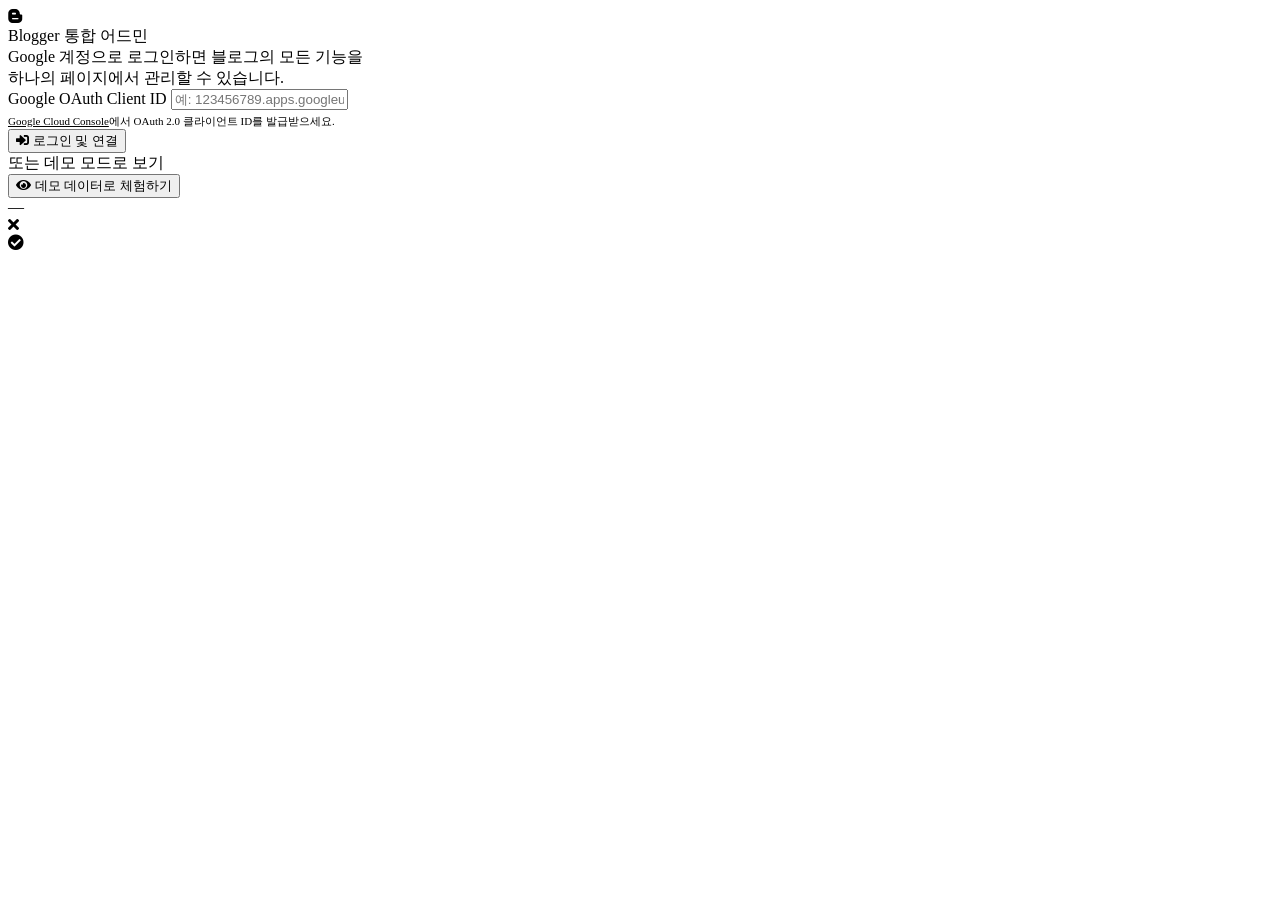
==== index.html @ cf53af8a "Update and rename blogger-advanced-admin.html to index.html" ====
<!DOCTYPE html>
<html lang="ko">
<head>
<meta charset="UTF-8">
<meta name="viewport" content="width=device-width, initial-scale=1.0">
<title>Blogger 통합 어드민 - Advanced</title>
<link href="https://fonts.googleapis.com/css2?family=Fira+Sans:ital,wght@0,300;0,400;0,500;0,600;0,700;1,400&display=swap" rel="stylesheet">
<link href="https://cdnjs.cloudflare.com/ajax/libs/font-awesome/5.8.2/css/all.min.css" rel="stylesheet">
<link rel="stylesheet" href="style.css">
<script src="https://apis.google.com/js/api.js"></script>
<script src="https://accounts.google.com/gsi/client" async defer></script>
</head>
<body>

<!-- ==================== SETUP SCREEN ==================== -->
<div id="setup-screen">
  <div class="setup-card">
    <div class="setup-logo"><i class="fab fa-blogger-b"></i></div>
    <div class="setup-title">Blogger 통합 어드민</div>
    <div class="setup-desc">
      Google 계정으로 로그인하면 블로그의 모든 기능을<br>
      하나의 페이지에서 관리할 수 있습니다.
    </div>

    <div class="setup-input-wrap">
      <div class="form-group">
        <label class="form-label">Google OAuth Client ID</label>
        <input class="form-input" id="client-id-input"
               placeholder="예: 123456789.apps.googleusercontent.com"
               value="">
        <small style="font-size:11px; color: var(--text); margin-top:4px; display:block;">
          <a href="https://console.cloud.google.com/apis/credentials"
             target="_blank" style="color: var(--accent);">Google Cloud Console</a>에서
          OAuth 2.0 클라이언트 ID를 발급받으세요.
        </small>
      </div>
    </div>

    <button class="btn btn-primary btn-block btn-lg" onclick="startGoogleLogin()">
      <i class="fas fa-sign-in-alt"></i> 로그인 및 연결
    </button>

    <div class="setup-divider"><span>또는 데모 모드로 보기</span></div>
    <button class="btn btn-ghost btn-block" onclick="loadDemoMode()">
      <i class="fas fa-eye"></i> 데모 데이터로 체험하기
    </button>
  </div>
</div>

<!-- ==================== MAIN APP ==================== -->
<div id="app-shell" style="display:none; width:100%;">

<!-- SIDEBAR -->
<aside class="sidebar">
  <div class="sidebar-logo">
    <div class="logo-icon"><i class="fab fa-blogger-b"></i></div>
    <div>
      <div class="logo-text">Blogger Admin+</div>
      <div class="logo-sub">AI & 보호 통합 대시보드</div>
    </div>
  </div>

  <div class="sidebar-blog" onclick="showBlogPicker()">
    <div class="blog-selector-label">현재 블로그</div>
    <div class="blog-name-display">
      <span id="sb-blog-name">블로그 선택...</span>
      <i class="fas fa-chevron-down"></i>
    </div>
  </div>

  <div class="nav-section-label">메인</div>
  <div class="nav-item active" onclick="nav('dashboard',this)">
    <i class="fas fa-th-large"></i> 대시보드
  </div>
  <div class="nav-item" onclick="nav('posts',this)">
    <i class="fas fa-file-alt"></i> 게시물
    <span class="nav-badge" id="nav-posts-count">0</span>
  </div>
  <div class="nav-item" onclick="nav('editor',this)">
    <i class="fas fa-pen"></i> 새 글 쓰기
  </div>
  <div class="nav-item" onclick="nav('comments',this)">
    <i class="fas fa-comment"></i> 댓글
    <span class="nav-badge blue" id="nav-comments-count">0</span>
  </div>

  <div class="nav-section-label">AI 도구</div>
  <div class="nav-item" onclick="nav('ai-content',this)">
    <i class="fas fa-robot"></i> AI 콘텐츠 생성
    <span class="nav-badge green">NEW</span>
  </div>
  <div class="nav-item" onclick="nav('ai-schema',this)">
    <i class="fas fa-code"></i> 스키마 생성
  </div>
  <div class="nav-item" onclick="nav('ai-thumbnail',this)">
    <i class="fas fa-image"></i> 썸네일 생성
  </div>

  <div class="nav-section-label">보호 &amp; 보안</div>
  <div class="nav-item" onclick="nav('ad-protection',this)">
    <i class="fas fa-shield-alt"></i> 광고 보호
  </div>
  <div class="nav-item" onclick="nav('ip-blocking',this)">
    <i class="fas fa-ban"></i> IP 차단 관리
  </div>

  <div class="nav-section-label">설정</div>
  <div class="nav-item" onclick="nav('settings',this)">
    <i class="fas fa-cog"></i> 설정
  </div>

  <div class="sidebar-footer">
    <div class="user-row">
      <div class="user-avatar" id="sb-user-avatar">?</div>
      <div class="user-info">
        <div class="user-name" id="sb-user-name">사용자</div>
        <div class="user-email" id="sb-user-email">-</div>
      </div>
      <i class="fas fa-sign-out-alt logout-btn" onclick="doLogout()" title="로그아웃"></i>
    </div>
  </div>
</aside>

<!-- MAIN -->
<div class="main">
  <div class="topbar">
    <div class="topbar-title" id="page-title">대시보드</div>
    <div class="topbar-actions">
      <button class="btn btn-ghost btn-sm" onclick="refreshCurrent()">
        <i class="fas fa-sync-alt"></i> 새로고침
      </button>
      <button class="btn btn-primary btn-sm" onclick="nav('editor',null)">
        <i class="fas fa-plus"></i> 새 글 쓰기
      </button>
      <a id="view-blog-btn" href="#" target="_blank" class="btn btn-ghost btn-sm">
        <i class="fas fa-external-link-alt"></i> 블로그 보기
      </a>
    </div>
  </div>

  <div class="content">

    <!-- ======== DASHBOARD ======== -->
    <div class="panel active" id="panel-dashboard">
      <div class="stat-grid">
        <div class="stat-card s1">
          <div class="stat-icon"><i class="fas fa-eye"></i></div>
          <div class="stat-value" id="ds-views">—</div>
          <div class="stat-label">총 조회수</div>
        </div>
        <div class="stat-card s2">
          <div class="stat-icon"><i class="fas fa-file-alt"></i></div>
          <div class="stat-value" id="ds-posts">—</div>
          <div class="stat-label">발행된 게시물</div>
        </div>
        <div class="stat-card s3">
          <div class="stat-icon"><i class="fas fa-comment"></i></div>
          <div class="stat-value" id="ds-comments">—</div>
          <div class="stat-label">총 댓글 수</div>
        </div>
        <div class="stat-card s4">
          <div class="stat-icon"><i class="fas fa-shield-alt"></i></div>
          <div class="stat-value" id="ds-blocked">—</div>
          <div class="stat-label">차단된 IP</div>
        </div>
      </div>

      <div style="display:grid; grid-template-columns: 1.6fr 1fr; gap: 16px; margin-bottom: 16px;">
        <div class="card">
          <div class="card-header">
            <div class="card-title">
              <i class="fas fa-file-alt" style="color:var(--main); margin-right:6px;"></i>
              최근 게시물
            </div>
          </div>
          <div id="dash-recent-posts">
            <div class="loading-wrap">
              <i class="fas fa-circle-notch"></i>
              <p>불러오는 중...</p>
            </div>
          </div>
        </div>

        <div style="display:flex; flex-direction:column; gap:14px;">
          <div class="card">
            <div class="card-header">
              <div class="card-title">
                <i class="fas fa-bolt" style="color:var(--main); margin-right:6px;"></i>
                빠른 작업
              </div>
            </div>
            <div class="card-body" style="display:flex; flex-direction:column; gap:7px;">
              <button class="btn btn-primary btn-block" onclick="nav('editor',null)">
                <i class="fas fa-pen"></i> 새 글 쓰기
              </button>
              <button class="btn btn-outline btn-block" onclick="nav('ai-content',null)">
                <i class="fas fa-robot"></i> AI 콘텐츠 생성
              </button>
              <button class="btn btn-ghost btn-block" onclick="nav('ad-protection',null)">
                <i class="fas fa-shield-alt"></i> 광고 보호 설정
              </button>
            </div>
          </div>
        </div>
      </div>
    </div>

    <!-- ======== POSTS ======== -->
    <div class="panel" id="panel-posts">
      <div class="toolbar">
        <div class="search-wrap">
          <i class="fas fa-search"></i>
          <input class="search-input" placeholder="게시물 검색...">
        </div>
        <button class="btn btn-primary btn-sm" onclick="nav('editor',null)">
          <i class="fas fa-plus"></i> 새 글
        </button>
      </div>
      <div class="table-wrap">
        <table>
          <thead>
            <tr>
              <th>제목</th>
              <th>상태</th>
              <th>게시일</th>
              <th>관리</th>
            </tr>
          </thead>
          <tbody id="posts-table-body">
            <tr>
              <td colspan="4">
                <div class="loading-wrap">
                  <i class="fas fa-circle-notch"></i>
                  <p>게시물 불러오는 중...</p>
                </div>
              </td>
            </tr>
          </tbody>
        </table>
      </div>
    </div>

    <!-- ======== EDITOR ======== -->
    <div class="panel" id="panel-editor">
      <div class="card">
        <div class="card-header">
          <div class="card-title">
            <i class="fas fa-pen" style="color:var(--main); margin-right:6px;"></i>
            게시물 작성
          </div>
          <div style="display:flex; gap:8px;">
            <button class="btn btn-ghost btn-sm" onclick="savePost(false)">
              <i class="fas fa-save"></i> 임시저장
            </button>
            <button class="btn btn-primary btn-sm" onclick="savePost(true)">
              <i class="fas fa-paper-plane"></i> 발행
            </button>
          </div>
        </div>
        <div class="card-body">
          <div class="form-group">
            <input class="form-input" id="editor-title"
                   placeholder="제목을 입력하세요..."
                   style="font-size:18px; font-weight:600; padding:14px;">
          </div>
          <div class="form-group">
            <textarea class="form-textarea" id="editor-content"
                      placeholder="내용을 작성하세요..."
                      style="min-height:400px;"></textarea>
          </div>
        </div>
      </div>
    </div>

    <!-- ======== COMMENTS ======== -->
    <div class="panel" id="panel-comments">
      <div class="card">
        <div class="card-header">
          <div class="card-title">
            <i class="fas fa-comment" style="color:var(--main); margin-right:6px;"></i>
            댓글 관리
          </div>
        </div>
        <div id="comments-list">
          <div class="loading-wrap">
            <i class="fas fa-circle-notch"></i>
            <p>댓글 불러오는 중...</p>
          </div>
        </div>
      </div>
    </div>

    <!-- ======== AI CONTENT ======== -->
    <div class="panel" id="panel-ai-content">
      <div class="ai-section">
        <div class="ai-section-title">
          <i class="fas fa-robot"></i>
          AI 콘텐츠 생성기
        </div>
        <div class="ai-section-desc">
          주제만 입력하면 SEO 최적화된 블로그 포스트를 자동으로 생성합니다.
        </div>
        <div class="ai-input-group">
          <input class="ai-input" id="ai-topic"
                 placeholder="예: 서울 가볼만한 카페 10곳">
          <select class="form-select" id="ai-type"
                  style="flex:0 0 180px; background:rgba(255,255,255,0.2); color:white; border-color:rgba(255,255,255,0.3);">
            <option value="blog">블로그 포스트</option>
            <option value="review">리뷰</option>
            <option value="howto">튜토리얼</option>
            <option value="list">리스트형</option>
          </select>
          <button class="btn btn-accent" onclick="generateAIContent()"
                  style="flex:0 0 120px; background:white; color:#667eea;">
            <i class="fas fa-magic"></i> 생성하기
          </button>
        </div>

        <div class="ai-result" id="ai-content-result">
          <div class="ai-result-header">
            <div class="ai-result-title">생성된 콘텐츠</div>
            <button class="btn btn-sm btn-primary" onclick="useAIContent()">
              <i class="fas fa-plus"></i> 에디터에 추가
            </button>
          </div>
          <div class="ai-result-content" id="ai-content-text"></div>
        </div>
      </div>
    </div>

    <!-- ======== AI SCHEMA ======== -->
    <div class="panel" id="panel-ai-schema">
      <div class="card">
        <div class="card-header">
          <div class="card-title">
            <i class="fas fa-code" style="color:var(--main); margin-right:6px;"></i>
            스키마 마크업 생성기
          </div>
        </div>
        <div class="card-body">
          <div class="form-group">
            <label class="form-label">스키마 유형</label>
            <select class="form-select" id="schema-type">
              <option value="article">Article (블로그 글)</option>
              <option value="product">Product (상품)</option>
              <option value="review">Review (리뷰)</option>
              <option value="recipe">Recipe (레시피)</option>
              <option value="faq">FAQ</option>
            </select>
          </div>
          <div class="form-group">
            <label class="form-label">제목</label>
            <input class="form-input" id="schema-title" placeholder="콘텐츠 제목">
          </div>
          <div class="form-group">
            <label class="form-label">설명</label>
            <textarea class="form-textarea" id="schema-description"
                      placeholder="콘텐츠 설명"></textarea>
          </div>
          <button class="btn btn-primary" onclick="generateSchema()">
            <i class="fas fa-code"></i> 스키마 생성
          </button>

          <div style="margin-top:20px; display:none;" id="schema-result">
            <div class="form-group">
              <label class="form-label">생성된 스키마 코드</label>
              <textarea class="form-textarea" id="schema-code"
                        readonly style="min-height:200px; font-family:monospace; font-size:11px;"></textarea>
            </div>
            <button class="btn btn-ghost" onclick="copySchema()">
              <i class="fas fa-copy"></i> 복사
            </button>
          </div>
        </div>
      </div>
    </div>

    <!-- ======== AI THUMBNAIL ======== -->
    <div class="panel" id="panel-ai-thumbnail">
      <div class="card">
        <div class="card-header">
          <div class="card-title">
            <i class="fas fa-image" style="color:var(--main); margin-right:6px;"></i>
            AI 썸네일 생성기
          </div>
        </div>
        <div class="card-body">
          <div class="form-group">
            <label class="form-label">썸네일 주제</label>
            <input class="form-input" id="thumb-topic"
                   placeholder="예: 봄맞이 인테리어 팁">
          </div>
          <div class="form-group">
            <label class="form-label">스타일</label>
            <select class="form-select" id="thumb-style">
              <option value="modern">모던 &amp; 심플</option>
              <option value="colorful">컬러풀 &amp; 생동감</option>
              <option value="minimal">미니멀</option>
              <option value="professional">전문적</option>
            </select>
          </div>
          <button class="btn btn-primary" onclick="generateThumbnail()">
            <i class="fas fa-magic"></i> 썸네일 생성
          </button>

          <div style="margin-top:20px; display:none;" id="thumb-result">
            <div style="text-align:center; padding:20px; background:var(--bg); border-radius:8px;">
              <div id="thumb-preview" style="max-width:100%; margin:0 auto;"></div>
              <button class="btn btn-ghost btn-sm" style="margin-top:10px;" onclick="downloadThumbnail()">
                <i class="fas fa-download"></i> 다운로드
              </button>
            </div>
          </div>
        </div>
      </div>
    </div>

    <!-- ======== AD PROTECTION ======== -->
    <div class="panel" id="panel-ad-protection">
      <div class="protection-section">
        <div class="protection-card">
          <div class="protection-header">
            <div class="protection-title">
              <i class="fas fa-shield-alt" style="color:var(--main);"></i>
              광고 클릭 보호
            </div>
            <div class="protection-badge inactive" id="protection-status">
              <i class="fas fa-circle"></i>
              <span>비활성화</span>
            </div>
          </div>

          <div class="toggle-row">
            <div>
              <label>광고 보호 활성화</label>
              <div style="font-size:11px; color:var(--text); margin-top:2px;">
                의심스러운 클릭을 감지하고 차단합니다
              </div>
            </div>
            <div class="toggle" id="protection-toggle" onclick="toggleProtection(this)"></div>
          </div>

          <div class="toggle-row">
            <div>
              <label>반복 클릭 차단</label>
              <div style="font-size:11px; color:var(--text); margin-top:2px;">
                같은 사용자의 반복 클릭 방지
              </div>
            </div>
            <div class="toggle on" onclick="this.classList.toggle('on')"></div>
          </div>

          <div class="toggle-row">
            <div>
              <label>차단 모달 표시</label>
              <div style="font-size:11px; color:var(--text); margin-top:2px;">
                차단된 사용자에게 안내 메시지 표시
              </div>
            </div>
            <div class="toggle on" onclick="this.classList.toggle('on')"></div>
          </div>
        </div>

        <div class="protection-card">
          <div class="protection-title" style="margin-bottom:15px;">
            <i class="fas fa-clock" style="color:var(--accent);"></i>
            클릭 제한 설정
          </div>

          <div class="form-group">
            <label class="form-label">시간당 최대 클릭 횟수</label>
            <input class="form-input" type="number" id="max-clicks"
                   value="3" min="1" max="10">
          </div>

          <div class="form-group">
            <label class="form-label">차단 기간 (시간)</label>
            <input class="form-input" type="number" id="block-duration"
                   value="24" min="1" max="168">
          </div>

          <button class="btn btn-primary" onclick="saveProtectionSettings()">
            <i class="fas fa-save"></i> 설정 저장
          </button>
        </div>
      </div>
    </div>

    <!-- ======== IP BLOCKING ======== -->
    <div class="panel" id="panel-ip-blocking">
      <div class="protection-section">
        <div class="protection-card">
          <div class="protection-title" style="margin-bottom:15px;">
            <i class="fas fa-ban" style="color:var(--danger);"></i>
            차단된 IP 목록
          </div>

          <div class="form-group">
            <div style="display:flex; gap:8px;">
              <input class="form-input" id="ip-input"
                     placeholder="차단할 IP 주소 입력 (예: 192.168.1.1)">
              <button class="btn btn-danger" onclick="addBlockedIP()">
                <i class="fas fa-ban"></i> 차단
              </button>
            </div>
          </div>

          <div class="ip-list" id="blocked-ip-list"></div>

          <button class="btn btn-ghost btn-sm" style="margin-top:15px;" onclick="viewBlockLog()">
            <i class="fas fa-list"></i> 차단 로그 보기
          </button>
        </div>

        <div class="protection-card">
          <div class="protection-title" style="margin-bottom:15px;">
            <i class="fas fa-globe" style="color:var(--accent);"></i>
            국가별 차단
          </div>

          <div class="form-group">
            <div style="display:flex; gap:8px;">
              <input class="form-input" id="country-input"
                     placeholder="차단할 국가 코드 (예: CN, RU)">
              <button class="btn btn-danger" onclick="addBlockedCountry()">
                <i class="fas fa-ban"></i> 차단
              </button>
            </div>
          </div>

          <div class="ip-list" id="blocked-country-list"></div>
        </div>
      </div>
    </div>

    <!-- ======== SETTINGS ======== -->
    <div class="panel" id="panel-settings">
      <div class="card">
        <div class="card-header">
          <div class="card-title">
            <i class="fas fa-cog" style="color:var(--main); margin-right:6px;"></i>
            설정
          </div>
        </div>
        <div class="card-body">
          <div class="form-group">
            <label class="form-label">블로그 이름</label>
            <input class="form-input" id="set-blog-name" placeholder="블로그 이름">
          </div>
          <div class="form-group">
            <label class="form-label">블로그 설명</label>
            <textarea class="form-textarea" id="set-blog-desc"
                      placeholder="블로그 설명"></textarea>
          </div>
          <button class="btn btn-primary" onclick="saveSettings()">
            <i class="fas fa-save"></i> 설정 저장
          </button>
        </div>
      </div>
    </div>

  </div><!-- /content -->
</div><!-- /main -->
</div><!-- /app-shell -->

<!-- MODAL -->
<div class="modal-overlay" id="modal">
  <div class="modal">
    <div class="modal-header">
      <div class="modal-title" id="modal-title">—</div>
      <i class="fas fa-times modal-close" onclick="closeModal()"></i>
    </div>
    <div class="modal-body" id="modal-body"></div>
    <div class="modal-footer" id="modal-footer"></div>
  </div>
</div>

<!-- TOAST -->
<div id="toast">
  <i class="fas fa-check-circle"></i>
  <span id="toast-msg"></span>
</div>

<script src="script.js"></script>
</body>
</html>
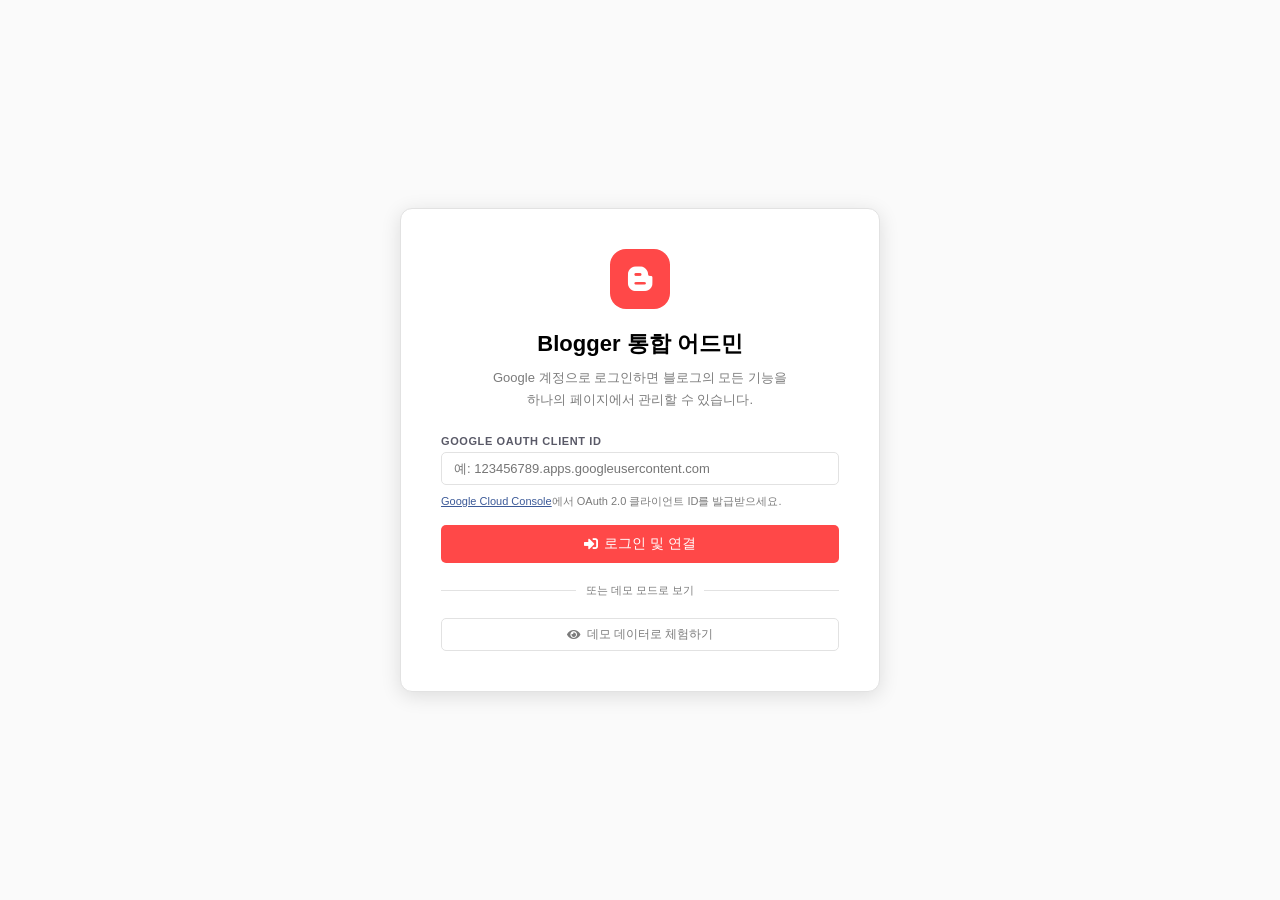
==== commit 9a6ac3eb: "Add files via upload" ====
--- a/index.html
+++ b/index.html
@@ -21,25 +21,20 @@
       Google 계정으로 로그인하면 블로그의 모든 기능을<br>
       하나의 페이지에서 관리할 수 있습니다.
     </div>
-
     <div class="setup-input-wrap">
       <div class="form-group">
         <label class="form-label">Google OAuth Client ID</label>
         <input class="form-input" id="client-id-input"
-               placeholder="예: 123456789.apps.googleusercontent.com"
-               value="">
-        <small style="font-size:11px; color: var(--text); margin-top:4px; display:block;">
-          <a href="https://console.cloud.google.com/apis/credentials"
-             target="_blank" style="color: var(--accent);">Google Cloud Console</a>에서
+               placeholder="예: 123456789.apps.googleusercontent.com" value="">
+        <small style="font-size:11px;color:var(--text);margin-top:4px;display:block;">
+          <a href="https://console.cloud.google.com/apis/credentials" target="_blank" style="color:var(--accent);">Google Cloud Console</a>에서
           OAuth 2.0 클라이언트 ID를 발급받으세요.
         </small>
       </div>
     </div>
-
     <button class="btn btn-primary btn-block btn-lg" onclick="startGoogleLogin()">
       <i class="fas fa-sign-in-alt"></i> 로그인 및 연결
     </button>
-
     <div class="setup-divider"><span>또는 데모 모드로 보기</span></div>
     <button class="btn btn-ghost btn-block" onclick="loadDemoMode()">
       <i class="fas fa-eye"></i> 데모 데이터로 체험하기
@@ -48,7 +43,7 @@
 </div>
 
 <!-- ==================== MAIN APP ==================== -->
-<div id="app-shell" style="display:none; width:100%;">
+<div id="app-shell" style="display:none;width:100%;">
 
 <!-- SIDEBAR -->
 <aside class="sidebar">
@@ -56,11 +51,11 @@
     <div class="logo-icon"><i class="fab fa-blogger-b"></i></div>
     <div>
       <div class="logo-text">Blogger Admin+</div>
-      <div class="logo-sub">AI & 보호 통합 대시보드</div>
-    </div>
-  </div>
-
-  <div class="sidebar-blog" onclick="showBlogPicker()">
+      <div class="logo-sub">AI &amp; 보호 통합 대시보드</div>
+    </div>
+  </div>
+
+  <div class="sidebar-blog" onclick="openBlogPicker()">
     <div class="blog-selector-label">현재 블로그</div>
     <div class="blog-name-display">
       <span id="sb-blog-name">블로그 선택...</span>
@@ -69,45 +64,22 @@
   </div>
 
   <div class="nav-section-label">메인</div>
-  <div class="nav-item active" onclick="nav('dashboard',this)">
-    <i class="fas fa-th-large"></i> 대시보드
-  </div>
-  <div class="nav-item" onclick="nav('posts',this)">
-    <i class="fas fa-file-alt"></i> 게시물
-    <span class="nav-badge" id="nav-posts-count">0</span>
-  </div>
-  <div class="nav-item" onclick="nav('editor',this)">
-    <i class="fas fa-pen"></i> 새 글 쓰기
-  </div>
-  <div class="nav-item" onclick="nav('comments',this)">
-    <i class="fas fa-comment"></i> 댓글
-    <span class="nav-badge blue" id="nav-comments-count">0</span>
-  </div>
+  <div class="nav-item active" onclick="nav('dashboard',this)"><i class="fas fa-th-large"></i> 대시보드</div>
+  <div class="nav-item" onclick="nav('posts',this)"><i class="fas fa-file-alt"></i> 게시물 <span class="nav-badge" id="nav-posts-count">0</span></div>
+  <div class="nav-item" onclick="nav('editor',this)"><i class="fas fa-pen"></i> 새 글 쓰기</div>
+  <div class="nav-item" onclick="nav('comments',this)"><i class="fas fa-comment"></i> 댓글 <span class="nav-badge blue" id="nav-comments-count">0</span></div>
 
   <div class="nav-section-label">AI 도구</div>
-  <div class="nav-item" onclick="nav('ai-content',this)">
-    <i class="fas fa-robot"></i> AI 콘텐츠 생성
-    <span class="nav-badge green">NEW</span>
-  </div>
-  <div class="nav-item" onclick="nav('ai-schema',this)">
-    <i class="fas fa-code"></i> 스키마 생성
-  </div>
-  <div class="nav-item" onclick="nav('ai-thumbnail',this)">
-    <i class="fas fa-image"></i> 썸네일 생성
-  </div>
+  <div class="nav-item" onclick="nav('ai-content',this)"><i class="fas fa-robot"></i> AI 콘텐츠 생성 <span class="nav-badge green">NEW</span></div>
+  <div class="nav-item" onclick="nav('ai-schema',this)"><i class="fas fa-code"></i> 스키마 생성</div>
+  <div class="nav-item" onclick="nav('ai-thumbnail',this)"><i class="fas fa-image"></i> 썸네일 생성</div>
 
   <div class="nav-section-label">보호 &amp; 보안</div>
-  <div class="nav-item" onclick="nav('ad-protection',this)">
-    <i class="fas fa-shield-alt"></i> 광고 보호
-  </div>
-  <div class="nav-item" onclick="nav('ip-blocking',this)">
-    <i class="fas fa-ban"></i> IP 차단 관리
-  </div>
+  <div class="nav-item" onclick="nav('ad-protection',this)"><i class="fas fa-shield-alt"></i> 광고 보호</div>
+  <div class="nav-item" onclick="nav('ip-blocking',this)"><i class="fas fa-ban"></i> IP 차단 관리</div>
 
   <div class="nav-section-label">설정</div>
-  <div class="nav-item" onclick="nav('settings',this)">
-    <i class="fas fa-cog"></i> 설정
-  </div>
+  <div class="nav-item" onclick="nav('settings',this)"><i class="fas fa-cog"></i> 설정</div>
 
   <div class="sidebar-footer">
     <div class="user-row">
@@ -126,436 +98,361 @@
   <div class="topbar">
     <div class="topbar-title" id="page-title">대시보드</div>
     <div class="topbar-actions">
-      <button class="btn btn-ghost btn-sm" onclick="refreshCurrent()">
-        <i class="fas fa-sync-alt"></i> 새로고침
-      </button>
-      <button class="btn btn-primary btn-sm" onclick="nav('editor',null)">
-        <i class="fas fa-plus"></i> 새 글 쓰기
-      </button>
-      <a id="view-blog-btn" href="#" target="_blank" class="btn btn-ghost btn-sm">
-        <i class="fas fa-external-link-alt"></i> 블로그 보기
-      </a>
+      <button class="btn btn-ghost btn-sm" onclick="refreshCurrent()"><i class="fas fa-sync-alt"></i> 새로고침</button>
+      <button class="btn btn-primary btn-sm" onclick="nav('editor',null)"><i class="fas fa-plus"></i> 새 글 쓰기</button>
+      <a id="view-blog-btn" href="#" target="_blank" class="btn btn-ghost btn-sm"><i class="fas fa-external-link-alt"></i> 블로그 보기</a>
     </div>
   </div>
 
   <div class="content">
 
-    <!-- ======== DASHBOARD ======== -->
+    <!-- DASHBOARD -->
     <div class="panel active" id="panel-dashboard">
       <div class="stat-grid">
-        <div class="stat-card s1">
-          <div class="stat-icon"><i class="fas fa-eye"></i></div>
-          <div class="stat-value" id="ds-views">—</div>
-          <div class="stat-label">총 조회수</div>
-        </div>
-        <div class="stat-card s2">
-          <div class="stat-icon"><i class="fas fa-file-alt"></i></div>
-          <div class="stat-value" id="ds-posts">—</div>
-          <div class="stat-label">발행된 게시물</div>
-        </div>
-        <div class="stat-card s3">
-          <div class="stat-icon"><i class="fas fa-comment"></i></div>
-          <div class="stat-value" id="ds-comments">—</div>
-          <div class="stat-label">총 댓글 수</div>
-        </div>
-        <div class="stat-card s4">
-          <div class="stat-icon"><i class="fas fa-shield-alt"></i></div>
-          <div class="stat-value" id="ds-blocked">—</div>
-          <div class="stat-label">차단된 IP</div>
-        </div>
-      </div>
-
-      <div style="display:grid; grid-template-columns: 1.6fr 1fr; gap: 16px; margin-bottom: 16px;">
+        <div class="stat-card s1"><div class="stat-icon"><i class="fas fa-eye"></i></div><div class="stat-value" id="ds-views">—</div><div class="stat-label">총 조회수</div></div>
+        <div class="stat-card s2"><div class="stat-icon"><i class="fas fa-file-alt"></i></div><div class="stat-value" id="ds-posts">—</div><div class="stat-label">발행된 게시물</div></div>
+        <div class="stat-card s3"><div class="stat-icon"><i class="fas fa-comment"></i></div><div class="stat-value" id="ds-comments">—</div><div class="stat-label">총 댓글 수</div></div>
+        <div class="stat-card s4"><div class="stat-icon"><i class="fas fa-shield-alt"></i></div><div class="stat-value" id="ds-blocked">—</div><div class="stat-label">차단된 IP</div></div>
+      </div>
+      <div style="display:grid;grid-template-columns:1.6fr 1fr;gap:16px;margin-bottom:16px;">
         <div class="card">
-          <div class="card-header">
-            <div class="card-title">
-              <i class="fas fa-file-alt" style="color:var(--main); margin-right:6px;"></i>
-              최근 게시물
-            </div>
-          </div>
-          <div id="dash-recent-posts">
-            <div class="loading-wrap">
-              <i class="fas fa-circle-notch"></i>
-              <p>불러오는 중...</p>
-            </div>
-          </div>
-        </div>
-
-        <div style="display:flex; flex-direction:column; gap:14px;">
+          <div class="card-header"><div class="card-title"><i class="fas fa-file-alt" style="color:var(--main);margin-right:6px;"></i>최근 게시물</div></div>
+          <div id="dash-recent-posts"><div class="loading-wrap"><i class="fas fa-circle-notch"></i><p>불러오는 중...</p></div></div>
+        </div>
+        <div style="display:flex;flex-direction:column;gap:14px;">
+          <div class="card">
+            <div class="card-header"><div class="card-title"><i class="fas fa-bolt" style="color:var(--main);margin-right:6px;"></i>빠른 작업</div></div>
+            <div class="card-body" style="display:flex;flex-direction:column;gap:7px;">
+              <button class="btn btn-primary btn-block" onclick="nav('editor',null)"><i class="fas fa-pen"></i> 새 글 쓰기</button>
+              <button class="btn btn-outline btn-block" onclick="nav('ai-content',null)"><i class="fas fa-robot"></i> AI 콘텐츠 생성</button>
+              <button class="btn btn-ghost btn-block" onclick="nav('ad-protection',null)"><i class="fas fa-shield-alt"></i> 광고 보호 설정</button>
+            </div>
+          </div>
+        </div>
+      </div>
+    </div>
+
+    <!-- POSTS -->
+    <div class="panel" id="panel-posts">
+      <div class="toolbar">
+        <div class="search-wrap"><i class="fas fa-search"></i><input class="search-input" placeholder="게시물 검색..."></div>
+        <button class="btn btn-primary btn-sm" onclick="nav('editor',null)"><i class="fas fa-plus"></i> 새 글</button>
+      </div>
+      <div class="table-wrap">
+        <table>
+          <thead><tr><th>제목</th><th>상태</th><th>게시일</th><th>관리</th></tr></thead>
+          <tbody id="posts-table-body">
+            <tr><td colspan="4"><div class="loading-wrap"><i class="fas fa-circle-notch"></i><p>게시물 불러오는 중...</p></div></td></tr>
+          </tbody>
+        </table>
+      </div>
+    </div>
+
+    <!-- EDITOR + AI PANEL -->
+    <div class="panel" id="panel-editor">
+      <div class="editor-layout" id="editor-layout">
+
+        <!-- 왼쪽: 글쓰기 -->
+        <div class="editor-main">
           <div class="card">
             <div class="card-header">
-              <div class="card-title">
-                <i class="fas fa-bolt" style="color:var(--main); margin-right:6px;"></i>
-                빠른 작업
-              </div>
-            </div>
-            <div class="card-body" style="display:flex; flex-direction:column; gap:7px;">
-              <button class="btn btn-primary btn-block" onclick="nav('editor',null)">
-                <i class="fas fa-pen"></i> 새 글 쓰기
-              </button>
-              <button class="btn btn-outline btn-block" onclick="nav('ai-content',null)">
-                <i class="fas fa-robot"></i> AI 콘텐츠 생성
-              </button>
-              <button class="btn btn-ghost btn-block" onclick="nav('ad-protection',null)">
-                <i class="fas fa-shield-alt"></i> 광고 보호 설정
-              </button>
-            </div>
-          </div>
-        </div>
-      </div>
-    </div>
-
-    <!-- ======== POSTS ======== -->
-    <div class="panel" id="panel-posts">
-      <div class="toolbar">
-        <div class="search-wrap">
-          <i class="fas fa-search"></i>
-          <input class="search-input" placeholder="게시물 검색...">
-        </div>
-        <button class="btn btn-primary btn-sm" onclick="nav('editor',null)">
-          <i class="fas fa-plus"></i> 새 글
-        </button>
-      </div>
-      <div class="table-wrap">
-        <table>
-          <thead>
-            <tr>
-              <th>제목</th>
-              <th>상태</th>
-              <th>게시일</th>
-              <th>관리</th>
-            </tr>
-          </thead>
-          <tbody id="posts-table-body">
-            <tr>
-              <td colspan="4">
-                <div class="loading-wrap">
-                  <i class="fas fa-circle-notch"></i>
-                  <p>게시물 불러오는 중...</p>
-                </div>
-              </td>
-            </tr>
-          </tbody>
-        </table>
-      </div>
-    </div>
-
-    <!-- ======== EDITOR ======== -->
-    <div class="panel" id="panel-editor">
-      <div class="card">
-        <div class="card-header">
-          <div class="card-title">
-            <i class="fas fa-pen" style="color:var(--main); margin-right:6px;"></i>
-            게시물 작성
-          </div>
-          <div style="display:flex; gap:8px;">
-            <button class="btn btn-ghost btn-sm" onclick="savePost(false)">
-              <i class="fas fa-save"></i> 임시저장
-            </button>
-            <button class="btn btn-primary btn-sm" onclick="savePost(true)">
-              <i class="fas fa-paper-plane"></i> 발행
-            </button>
-          </div>
-        </div>
-        <div class="card-body">
-          <div class="form-group">
-            <input class="form-input" id="editor-title"
-                   placeholder="제목을 입력하세요..."
-                   style="font-size:18px; font-weight:600; padding:14px;">
-          </div>
-          <div class="form-group">
-            <textarea class="form-textarea" id="editor-content"
-                      placeholder="내용을 작성하세요..."
-                      style="min-height:400px;"></textarea>
-          </div>
-        </div>
-      </div>
-    </div>
-
-    <!-- ======== COMMENTS ======== -->
+              <div class="card-title"><i class="fas fa-pen" style="color:var(--main);margin-right:6px;"></i>게시물 작성</div>
+              <div style="display:flex;gap:8px;align-items:center;">
+                <button class="btn btn-ghost btn-sm" id="ai-panel-toggle" onclick="toggleAIPanel()"><i class="fas fa-robot"></i> AI 도우미</button>
+                <button class="btn btn-ghost btn-sm" onclick="savePost(false)"><i class="fas fa-save"></i> 임시저장</button>
+                <button class="btn btn-primary btn-sm" onclick="savePost(true)"><i class="fas fa-paper-plane"></i> 발행</button>
+              </div>
+            </div>
+            <div class="card-body">
+              <div class="form-group">
+                <input class="form-input" id="editor-title" placeholder="제목을 입력하세요..." style="font-size:18px;font-weight:600;padding:14px;">
+              </div>
+              <div class="form-group">
+                <textarea class="form-textarea" id="editor-content" placeholder="내용을 작성하세요... (HTML 태그 지원)" style="min-height:460px;font-family:monospace;font-size:13px;line-height:1.6;"></textarea>
+              </div>
+            </div>
+          </div>
+        </div>
+
+        <!-- 오른쪽: AI 도우미 패널 (기본 hidden) -->
+        <div class="editor-ai-panel" id="editor-ai-panel">
+          <div class="ai-panel-inner">
+            <div class="ai-panel-header">
+              <span><i class="fas fa-robot"></i> AI 도우미</span>
+              <i class="fas fa-times" onclick="toggleAIPanel()" style="cursor:pointer;opacity:.6;"></i>
+            </div>
+
+            <!-- 탭 -->
+            <div class="ai-panel-tabs">
+              <button class="ai-tab active" onclick="switchAITab('content',this)"><i class="fas fa-pen-nib"></i> 글생성</button>
+              <button class="ai-tab" onclick="switchAITab('schema',this)"><i class="fas fa-code"></i> 스키마</button>
+              <button class="ai-tab" onclick="switchAITab('thumbnail',this)"><i class="fas fa-image"></i> 썸네일</button>
+            </div>
+
+            <!-- 탭: 글 생성 -->
+            <div class="ai-tab-content active" id="aitab-content">
+              <div class="form-group"><label class="form-label">주제 키워드</label><input class="form-input" id="ep-topic" placeholder="예: 민생회복지원금"></div>
+              <div class="form-group">
+                <label class="form-label">글 유형</label>
+                <select class="form-select" id="ep-post-type">
+                  <option value="informational">정보성</option>
+                  <option value="utility">유틸리티</option>
+                  <option value="policy_guide">정책·공공</option>
+                  <option value="review_comparison">리뷰·비교 (쿠팡파트너스)</option>
+                </select>
+              </div>
+              <button class="btn btn-primary btn-block" onclick="editorGenerateContent()" id="ep-gen-btn"><i class="fas fa-magic"></i> AI 글 생성</button>
+              <div id="ep-progress" style="display:none;margin-top:10px;" class="ai-progress-wrap">
+                <div class="ai-progress-bar"><div class="ai-progress-fill" id="ep-fill"></div></div>
+                <div class="ai-progress-text"><span id="ep-label">생성 중...</span><span id="ep-pct">0%</span></div>
+              </div>
+              <div id="ep-result" style="display:none;margin-top:12px;">
+                <button class="btn btn-primary btn-sm btn-block" onclick="applyAIToEditor()"><i class="fas fa-file-import"></i> 에디터에 적용</button>
+                <button class="btn btn-ghost btn-sm btn-block" style="margin-top:4px;" onclick="copyAIContent()"><i class="fas fa-copy"></i> 복사</button>
+                <div class="ai-panel-preview" id="ep-preview"></div>
+              </div>
+            </div>
+
+            <!-- 탭: 스키마 -->
+            <div class="ai-tab-content" id="aitab-schema">
+              <div class="form-group">
+                <label class="form-label">스키마 유형</label>
+                <select class="form-select" id="ep-schema-type">
+                  <option value="">스키마 유형 선택</option>
+                  <option value="article">기사 (Article)</option>
+                  <option value="faq">FAQ</option>
+                  <option value="product_review">상품리뷰 (Product Review)</option>
+                </select>
+              </div>
+              <button class="btn btn-primary btn-block" onclick="editorGenerateSchema()" id="ep-schema-btn"><i class="fas fa-code"></i> 스키마 생성</button>
+              <div id="ep-schema-progress" style="display:none;margin-top:10px;" class="ai-progress-wrap">
+                <div class="ai-progress-bar"><div class="ai-progress-fill ai-progress-indeterminate"></div></div>
+                <div class="ai-progress-text"><span>스키마 생성 중...</span></div>
+              </div>
+              <div id="ep-schema-result" style="display:none;margin-top:12px;">
+                <button class="btn btn-ghost btn-sm btn-block" onclick="copyEditorSchema()"><i class="fas fa-copy"></i> 스키마 복사</button>
+                <textarea class="form-textarea" id="ep-schema-code" readonly style="min-height:180px;font-family:monospace;font-size:11px;margin-top:8px;"></textarea>
+              </div>
+            </div>
+
+            <!-- 탭: 썸네일 -->
+            <div class="ai-tab-content" id="aitab-thumbnail">
+              <div class="form-group"><label class="form-label">썸네일 주제</label><input class="form-input" id="ep-thumb-topic" placeholder="예: 다이어트 방법, 재테크"></div>
+              <div class="form-group">
+                <label class="form-label">이미지 스타일</label>
+                <select class="form-select" id="ep-thumb-style">
+                  <option value="poster">포스터</option>
+                  <option value="minimal">미니멀</option>
+                  <option value="photo_realistic">사실적 사진</option>
+                  <option value="typography">타이포그래피</option>
+                  <option value="branding">브랜딩</option>
+                </select>
+              </div>
+              <button class="btn btn-primary btn-block" onclick="editorGenerateThumbnail()" id="ep-thumb-btn"><i class="fas fa-image"></i> 썸네일 생성</button>
+              <div id="ep-thumb-progress" style="display:none;margin-top:10px;" class="ai-progress-wrap">
+                <div class="ai-progress-bar"><div class="ai-progress-fill ai-progress-indeterminate"></div></div>
+                <div class="ai-progress-text"><span>이미지 생성 중...</span></div>
+              </div>
+              <div id="ep-thumb-result" style="display:none;margin-top:12px;">
+                <img id="ep-thumb-img" src="" alt="썸네일" style="width:100%;border-radius:8px;box-shadow:0 2px 8px rgba(0,0,0,.15);">
+                <button class="btn btn-ghost btn-sm btn-block" style="margin-top:8px;" onclick="downloadEditorThumb()"><i class="fas fa-download"></i> 다운로드</button>
+              </div>
+            </div>
+
+          </div><!-- /ai-panel-inner -->
+        </div><!-- /editor-ai-panel -->
+      </div><!-- /editor-layout -->
+    </div><!-- /panel-editor -->
+
+    <!-- COMMENTS -->
     <div class="panel" id="panel-comments">
       <div class="card">
-        <div class="card-header">
-          <div class="card-title">
-            <i class="fas fa-comment" style="color:var(--main); margin-right:6px;"></i>
-            댓글 관리
-          </div>
-        </div>
-        <div id="comments-list">
-          <div class="loading-wrap">
-            <i class="fas fa-circle-notch"></i>
-            <p>댓글 불러오는 중...</p>
-          </div>
-        </div>
-      </div>
-    </div>
-
-    <!-- ======== AI CONTENT ======== -->
+        <div class="card-header"><div class="card-title"><i class="fas fa-comment" style="color:var(--main);margin-right:6px;"></i>댓글 관리</div></div>
+        <div id="comments-list"><div class="loading-wrap"><i class="fas fa-circle-notch"></i><p>댓글 불러오는 중...</p></div></div>
+      </div>
+    </div>
+
+    <!-- AI CONTENT -->
     <div class="panel" id="panel-ai-content">
       <div class="ai-section">
-        <div class="ai-section-title">
-          <i class="fas fa-robot"></i>
-          AI 콘텐츠 생성기
-        </div>
-        <div class="ai-section-desc">
-          주제만 입력하면 SEO 최적화된 블로그 포스트를 자동으로 생성합니다.
-        </div>
+        <div class="ai-section-title"><i class="fas fa-robot"></i> AI 콘텐츠 생성기</div>
+        <div class="ai-section-desc">주제만 입력하면 SEO 최적화된 블로그 포스트를 자동으로 생성합니다.</div>
         <div class="ai-input-group">
-          <input class="ai-input" id="ai-topic"
-                 placeholder="예: 서울 가볼만한 카페 10곳">
-          <select class="form-select" id="ai-type"
-                  style="flex:0 0 180px; background:rgba(255,255,255,0.2); color:white; border-color:rgba(255,255,255,0.3);">
-            <option value="blog">블로그 포스트</option>
-            <option value="review">리뷰</option>
-            <option value="howto">튜토리얼</option>
-            <option value="list">리스트형</option>
+          <input class="ai-input" id="ai-topic" placeholder="예: 서울 가볼만한 카페 10곳">
+          <select class="form-select" id="ai-post-type" style="flex:0 0 210px;background:rgba(255,255,255,.2);color:white;border-color:rgba(255,255,255,.3);">
+            <option value="informational">정보성</option>
+            <option value="utility">유틸리티</option>
+            <option value="policy_guide">정책·공공</option>
+            <option value="review_comparison">리뷰·비교 (쿠팡파트너스)</option>
           </select>
-          <button class="btn btn-accent" onclick="generateAIContent()"
-                  style="flex:0 0 120px; background:white; color:#667eea;">
+          <button class="btn btn-accent" onclick="generateAIContent()" id="ai-content-gen-btn" style="flex:0 0 120px;background:white;color:#667eea;">
             <i class="fas fa-magic"></i> 생성하기
           </button>
         </div>
-
+        <div id="ai-content-progress" style="display:none;margin-top:16px;">
+          <div class="ai-progress-bar" style="background:rgba(255,255,255,.3);">
+            <div class="ai-progress-fill" id="ai-content-fill" style="background:white;"></div>
+          </div>
+          <div class="ai-progress-text" style="color:rgba(255,255,255,.9);">
+            <span id="ai-content-label">AI 처리 시작 중</span><span id="ai-content-pct">0%</span>
+          </div>
+        </div>
         <div class="ai-result" id="ai-content-result">
           <div class="ai-result-header">
             <div class="ai-result-title">생성된 콘텐츠</div>
-            <button class="btn btn-sm btn-primary" onclick="useAIContent()">
-              <i class="fas fa-plus"></i> 에디터에 추가
-            </button>
+            <div style="display:flex;gap:8px;">
+              <button class="btn btn-sm btn-ghost" style="color:white;border-color:rgba(255,255,255,.4);" onclick="copyAIContentMain()"><i class="fas fa-copy"></i> 복사</button>
+              <button class="btn btn-sm btn-primary" onclick="useAIContent()"><i class="fas fa-plus"></i> 에디터에 추가</button>
+            </div>
           </div>
           <div class="ai-result-content" id="ai-content-text"></div>
         </div>
       </div>
     </div>
 
-    <!-- ======== AI SCHEMA ======== -->
+    <!-- AI SCHEMA -->
     <div class="panel" id="panel-ai-schema">
       <div class="card">
-        <div class="card-header">
-          <div class="card-title">
-            <i class="fas fa-code" style="color:var(--main); margin-right:6px;"></i>
-            스키마 마크업 생성기
-          </div>
-        </div>
+        <div class="card-header"><div class="card-title"><i class="fas fa-code" style="color:var(--main);margin-right:6px;"></i>스키마 마크업 생성기 (AI)</div></div>
         <div class="card-body">
           <div class="form-group">
             <label class="form-label">스키마 유형</label>
             <select class="form-select" id="schema-type">
-              <option value="article">Article (블로그 글)</option>
-              <option value="product">Product (상품)</option>
-              <option value="review">Review (리뷰)</option>
-              <option value="recipe">Recipe (레시피)</option>
+              <option value="">스키마 유형 선택</option>
+              <option value="article">기사 (Article)</option>
               <option value="faq">FAQ</option>
+              <option value="product_review">상품리뷰 (Product Review)</option>
             </select>
           </div>
-          <div class="form-group">
-            <label class="form-label">제목</label>
-            <input class="form-input" id="schema-title" placeholder="콘텐츠 제목">
-          </div>
-          <div class="form-group">
-            <label class="form-label">설명</label>
-            <textarea class="form-textarea" id="schema-description"
-                      placeholder="콘텐츠 설명"></textarea>
-          </div>
-          <button class="btn btn-primary" onclick="generateSchema()">
-            <i class="fas fa-code"></i> 스키마 생성
-          </button>
-
-          <div style="margin-top:20px; display:none;" id="schema-result">
+          <div class="form-group"><label class="form-label">제목</label><input class="form-input" id="schema-title" placeholder="콘텐츠 제목"></div>
+          <div class="form-group"><label class="form-label">설명</label><textarea class="form-textarea" id="schema-description" placeholder="콘텐츠 설명 (메타 디스크립션)"></textarea></div>
+          <div class="form-group"><label class="form-label">URL (선택)</label><input class="form-input" id="schema-url" placeholder="https://yourblog.blogspot.com/..."></div>
+          <button class="btn btn-primary" onclick="generateSchema()" id="schema-gen-btn"><i class="fas fa-magic"></i> AI 스키마 생성</button>
+          <div id="schema-progress" style="display:none;margin-top:16px;" class="ai-progress-wrap">
+            <div class="ai-progress-bar"><div class="ai-progress-fill ai-progress-indeterminate"></div></div>
+            <div class="ai-progress-text"><span>스키마 생성 중...</span></div>
+          </div>
+          <div style="margin-top:20px;display:none;" id="schema-result">
             <div class="form-group">
               <label class="form-label">생성된 스키마 코드</label>
-              <textarea class="form-textarea" id="schema-code"
-                        readonly style="min-height:200px; font-family:monospace; font-size:11px;"></textarea>
-            </div>
-            <button class="btn btn-ghost" onclick="copySchema()">
-              <i class="fas fa-copy"></i> 복사
-            </button>
-          </div>
-        </div>
-      </div>
-    </div>
-
-    <!-- ======== AI THUMBNAIL ======== -->
+              <textarea class="form-textarea" id="schema-code" readonly style="min-height:200px;font-family:monospace;font-size:11px;"></textarea>
+            </div>
+            <button class="btn btn-ghost" onclick="copySchema()"><i class="fas fa-copy"></i> 복사</button>
+          </div>
+        </div>
+      </div>
+    </div>
+
+    <!-- AI THUMBNAIL -->
     <div class="panel" id="panel-ai-thumbnail">
       <div class="card">
-        <div class="card-header">
-          <div class="card-title">
-            <i class="fas fa-image" style="color:var(--main); margin-right:6px;"></i>
-            AI 썸네일 생성기
-          </div>
-        </div>
+        <div class="card-header"><div class="card-title"><i class="fas fa-image" style="color:var(--main);margin-right:6px;"></i>AI 썸네일 생성기</div></div>
         <div class="card-body">
+          <div class="form-group"><label class="form-label">썸네일 주제</label><input class="form-input" id="thumb-topic" placeholder="예: 봄맞이 인테리어 팁"></div>
           <div class="form-group">
-            <label class="form-label">썸네일 주제</label>
-            <input class="form-input" id="thumb-topic"
-                   placeholder="예: 봄맞이 인테리어 팁">
-          </div>
-          <div class="form-group">
-            <label class="form-label">스타일</label>
+            <label class="form-label">이미지 스타일</label>
             <select class="form-select" id="thumb-style">
-              <option value="modern">모던 &amp; 심플</option>
-              <option value="colorful">컬러풀 &amp; 생동감</option>
+              <option value="poster">포스터</option>
               <option value="minimal">미니멀</option>
-              <option value="professional">전문적</option>
+              <option value="photo_realistic">사실적 사진</option>
+              <option value="typography">타이포그래피</option>
+              <option value="branding">브랜딩</option>
             </select>
           </div>
-          <button class="btn btn-primary" onclick="generateThumbnail()">
-            <i class="fas fa-magic"></i> 썸네일 생성
-          </button>
-
-          <div style="margin-top:20px; display:none;" id="thumb-result">
-            <div style="text-align:center; padding:20px; background:var(--bg); border-radius:8px;">
-              <div id="thumb-preview" style="max-width:100%; margin:0 auto;"></div>
-              <button class="btn btn-ghost btn-sm" style="margin-top:10px;" onclick="downloadThumbnail()">
-                <i class="fas fa-download"></i> 다운로드
-              </button>
-            </div>
-          </div>
-        </div>
-      </div>
-    </div>
-
-    <!-- ======== AD PROTECTION ======== -->
+          <button class="btn btn-primary" onclick="generateThumbnail()" id="thumb-gen-btn"><i class="fas fa-magic"></i> 썸네일 생성</button>
+          <div id="thumb-progress" style="display:none;margin-top:16px;" class="ai-progress-wrap">
+            <div class="ai-progress-bar"><div class="ai-progress-fill ai-progress-indeterminate"></div></div>
+            <div class="ai-progress-text"><span>이미지 생성 중... (최대 30초)</span></div>
+          </div>
+          <div style="margin-top:20px;display:none;" id="thumb-result">
+            <div style="text-align:center;padding:20px;background:var(--bg);border-radius:8px;">
+              <div id="thumb-preview"></div>
+              <button class="btn btn-ghost btn-sm" style="margin-top:10px;" onclick="downloadThumbnail()"><i class="fas fa-download"></i> 다운로드</button>
+            </div>
+          </div>
+        </div>
+      </div>
+    </div>
+
+    <!-- AD PROTECTION -->
     <div class="panel" id="panel-ad-protection">
       <div class="protection-section">
         <div class="protection-card">
           <div class="protection-header">
-            <div class="protection-title">
-              <i class="fas fa-shield-alt" style="color:var(--main);"></i>
-              광고 클릭 보호
-            </div>
-            <div class="protection-badge inactive" id="protection-status">
-              <i class="fas fa-circle"></i>
-              <span>비활성화</span>
-            </div>
-          </div>
-
-          <div class="toggle-row">
-            <div>
-              <label>광고 보호 활성화</label>
-              <div style="font-size:11px; color:var(--text); margin-top:2px;">
-                의심스러운 클릭을 감지하고 차단합니다
-              </div>
-            </div>
-            <div class="toggle" id="protection-toggle" onclick="toggleProtection(this)"></div>
-          </div>
-
-          <div class="toggle-row">
-            <div>
-              <label>반복 클릭 차단</label>
-              <div style="font-size:11px; color:var(--text); margin-top:2px;">
-                같은 사용자의 반복 클릭 방지
-              </div>
-            </div>
-            <div class="toggle on" onclick="this.classList.toggle('on')"></div>
-          </div>
-
-          <div class="toggle-row">
-            <div>
-              <label>차단 모달 표시</label>
-              <div style="font-size:11px; color:var(--text); margin-top:2px;">
-                차단된 사용자에게 안내 메시지 표시
-              </div>
-            </div>
-            <div class="toggle on" onclick="this.classList.toggle('on')"></div>
-          </div>
-        </div>
-
+            <div class="protection-title"><i class="fas fa-shield-alt" style="color:var(--main);"></i> 광고 클릭 보호</div>
+            <div class="protection-badge inactive" id="protection-status"><i class="fas fa-circle"></i><span>비활성화</span></div>
+          </div>
+          <div class="toggle-row"><div><label>광고 보호 활성화</label><div style="font-size:11px;color:var(--text);margin-top:2px;">의심스러운 클릭을 감지하고 차단합니다</div></div><div class="toggle" id="protection-toggle" onclick="toggleProtection(this)"></div></div>
+          <div class="toggle-row"><div><label>반복 클릭 차단</label><div style="font-size:11px;color:var(--text);margin-top:2px;">같은 사용자의 반복 클릭 방지</div></div><div class="toggle on" onclick="this.classList.toggle('on')"></div></div>
+          <div class="toggle-row"><div><label>차단 모달 표시</label><div style="font-size:11px;color:var(--text);margin-top:2px;">차단된 사용자에게 안내 메시지 표시</div></div><div class="toggle on" onclick="this.classList.toggle('on')"></div></div>
+        </div>
         <div class="protection-card">
-          <div class="protection-title" style="margin-bottom:15px;">
-            <i class="fas fa-clock" style="color:var(--accent);"></i>
-            클릭 제한 설정
-          </div>
-
-          <div class="form-group">
-            <label class="form-label">시간당 최대 클릭 횟수</label>
-            <input class="form-input" type="number" id="max-clicks"
-                   value="3" min="1" max="10">
-          </div>
-
-          <div class="form-group">
-            <label class="form-label">차단 기간 (시간)</label>
-            <input class="form-input" type="number" id="block-duration"
-                   value="24" min="1" max="168">
-          </div>
-
-          <button class="btn btn-primary" onclick="saveProtectionSettings()">
-            <i class="fas fa-save"></i> 설정 저장
-          </button>
-        </div>
-      </div>
-    </div>
-
-    <!-- ======== IP BLOCKING ======== -->
+          <div class="protection-title" style="margin-bottom:15px;"><i class="fas fa-clock" style="color:var(--accent);"></i> 클릭 제한 설정</div>
+          <div class="form-group"><label class="form-label">시간당 최대 클릭 횟수</label><input class="form-input" type="number" id="max-clicks" value="3" min="1" max="10"></div>
+          <div class="form-group"><label class="form-label">차단 기간 (시간)</label><input class="form-input" type="number" id="block-duration" value="24" min="1" max="168"></div>
+          <button class="btn btn-primary" onclick="saveProtectionSettings()"><i class="fas fa-save"></i> 설정 저장</button>
+        </div>
+      </div>
+    </div>
+
+    <!-- IP BLOCKING -->
     <div class="panel" id="panel-ip-blocking">
       <div class="protection-section">
         <div class="protection-card">
-          <div class="protection-title" style="margin-bottom:15px;">
-            <i class="fas fa-ban" style="color:var(--danger);"></i>
-            차단된 IP 목록
-          </div>
-
-          <div class="form-group">
-            <div style="display:flex; gap:8px;">
-              <input class="form-input" id="ip-input"
-                     placeholder="차단할 IP 주소 입력 (예: 192.168.1.1)">
-              <button class="btn btn-danger" onclick="addBlockedIP()">
-                <i class="fas fa-ban"></i> 차단
-              </button>
-            </div>
-          </div>
-
+          <div class="protection-title" style="margin-bottom:15px;"><i class="fas fa-ban" style="color:var(--danger);"></i> 차단된 IP 목록</div>
+          <div class="form-group"><div style="display:flex;gap:8px;"><input class="form-input" id="ip-input" placeholder="차단할 IP 주소 입력 (예: 192.168.1.1)"><button class="btn btn-danger" onclick="addBlockedIP()"><i class="fas fa-ban"></i> 차단</button></div></div>
           <div class="ip-list" id="blocked-ip-list"></div>
-
-          <button class="btn btn-ghost btn-sm" style="margin-top:15px;" onclick="viewBlockLog()">
-            <i class="fas fa-list"></i> 차단 로그 보기
-          </button>
-        </div>
-
+          <button class="btn btn-ghost btn-sm" style="margin-top:15px;" onclick="viewBlockLog()"><i class="fas fa-list"></i> 차단 로그 보기</button>
+        </div>
         <div class="protection-card">
-          <div class="protection-title" style="margin-bottom:15px;">
-            <i class="fas fa-globe" style="color:var(--accent);"></i>
-            국가별 차단
-          </div>
-
-          <div class="form-group">
-            <div style="display:flex; gap:8px;">
-              <input class="form-input" id="country-input"
-                     placeholder="차단할 국가 코드 (예: CN, RU)">
-              <button class="btn btn-danger" onclick="addBlockedCountry()">
-                <i class="fas fa-ban"></i> 차단
-              </button>
-            </div>
-          </div>
-
+          <div class="protection-title" style="margin-bottom:15px;"><i class="fas fa-globe" style="color:var(--accent);"></i> 국가별 차단</div>
+          <div class="form-group"><div style="display:flex;gap:8px;"><input class="form-input" id="country-input" placeholder="차단할 국가 코드 (예: CN, RU)"><button class="btn btn-danger" onclick="addBlockedCountry()"><i class="fas fa-ban"></i> 차단</button></div></div>
           <div class="ip-list" id="blocked-country-list"></div>
         </div>
       </div>
     </div>
 
-    <!-- ======== SETTINGS ======== -->
+    <!-- SETTINGS -->
     <div class="panel" id="panel-settings">
-      <div class="card">
-        <div class="card-header">
-          <div class="card-title">
-            <i class="fas fa-cog" style="color:var(--main); margin-right:6px;"></i>
-            설정
-          </div>
-        </div>
-        <div class="card-body">
-          <div class="form-group">
-            <label class="form-label">블로그 이름</label>
-            <input class="form-input" id="set-blog-name" placeholder="블로그 이름">
-          </div>
-          <div class="form-group">
-            <label class="form-label">블로그 설명</label>
-            <textarea class="form-textarea" id="set-blog-desc"
-                      placeholder="블로그 설명"></textarea>
-          </div>
-          <button class="btn btn-primary" onclick="saveSettings()">
-            <i class="fas fa-save"></i> 설정 저장
-          </button>
-        </div>
+      <div style="display:flex;flex-direction:column;gap:16px;">
+
+        <!-- AI API 설정 -->
+        <div class="card">
+          <div class="card-header"><div class="card-title"><i class="fas fa-robot" style="color:var(--main);margin-right:6px;"></i>AI API 설정</div></div>
+          <div class="card-body">
+            <div class="form-group">
+              <label class="form-label">Gemini API 키 <span style="color:var(--danger);font-size:11px;">* 필수 (콘텐츠 생성·스키마)</span></label>
+              <div style="display:flex;gap:8px;">
+                <input class="form-input" id="set-gemini-key" type="password" placeholder="AIzaSy..." style="font-family:monospace;flex:1;">
+                <button class="btn btn-ghost btn-sm" onclick="toggleKeyVisibility('set-gemini-key')" title="표시/숨김"><i class="fas fa-eye"></i></button>
+              </div>
+              <small style="font-size:11px;color:var(--text);margin-top:4px;display:block;">
+                <a href="https://aistudio.google.com/apikey" target="_blank" style="color:var(--accent);">Google AI Studio</a>에서 무료 발급 · 콘텐츠 생성 + 스키마에 사용됩니다.
+              </small>
+            </div>
+            <div class="form-group">
+              <label class="form-label">Cloudflare Worker URL <span style="color:var(--danger);font-size:11px;">* 이미지 생성 필수</span></label>
+              <input class="form-input" id="set-worker-url" placeholder="https://your-worker.your-subdomain.workers.dev" style="font-family:monospace;">
+              <small style="font-size:11px;color:var(--text);margin-top:4px;display:block;">이미지 생성용 Worker URL. 미입력시 Canvas 기반 썸네일이 생성됩니다.</small>
+            </div>
+            <div id="set-api-status" style="margin-bottom:12px;display:none;padding:10px;border-radius:8px;font-size:13px;"></div>
+            <div style="display:flex;gap:8px;">
+              <button class="btn btn-primary" onclick="saveAISettings()"><i class="fas fa-save"></i> API 설정 저장</button>
+              <button class="btn btn-ghost btn-sm" onclick="testGeminiKey()"><i class="fas fa-vial"></i> API 키 테스트</button>
+            </div>
+          </div>
+        </div>
+
+        <!-- 블로그 설정 -->
+        <div class="card">
+          <div class="card-header"><div class="card-title"><i class="fas fa-cog" style="color:var(--main);margin-right:6px;"></i>블로그 설정</div></div>
+          <div class="card-body">
+            <div class="form-group"><label class="form-label">블로그 이름</label><input class="form-input" id="set-blog-name" placeholder="블로그 이름"></div>
+            <div class="form-group"><label class="form-label">블로그 설명</label><textarea class="form-textarea" id="set-blog-desc" placeholder="블로그 설명"></textarea></div>
+            <button class="btn btn-primary" onclick="saveSettings()"><i class="fas fa-save"></i> 설정 저장</button>
+          </div>
+        </div>
+
       </div>
     </div>
 
@@ -576,10 +473,7 @@
 </div>
 
 <!-- TOAST -->
-<div id="toast">
-  <i class="fas fa-check-circle"></i>
-  <span id="toast-msg"></span>
-</div>
+<div id="toast"><i class="fas fa-check-circle"></i><span id="toast-msg"></span></div>
 
 <script src="script.js"></script>
 </body>
--- a/style.css
+++ b/style.css
@@ -0,0 +1,748 @@
+:root {
+  --main: #ff4848; --main-dark: #e03030; --main-light: rgba(255,72,72,0.10);
+  --accent: #3c5a98; --accent-light: rgba(60,90,152,0.10);
+  --dark: #595967; --bg: #fafafa; --bg2: #e2e2e2; --card: #ffffff;
+  --border: #e2e2e2; --text: #7b7b7b; --title: #000000;
+  --sidebar-w: 230px; --radius: 8px; --shadow: 0 2px 12px rgba(0,0,0,0.08);
+  --shadow-md: 0 4px 20px rgba(0,0,0,0.12);
+  --success: #27ae60; --warning: #f39c12; --danger: #e03030;
+}
+
+* { margin:0; padding:0; box-sizing:border-box; }
+
+body {
+  font-family: 'Fira Sans', sans-serif; font-size: 13px;
+  background: var(--bg); color: var(--text);
+  display: flex; height: 100vh; overflow: hidden;
+}
+
+::-webkit-scrollbar { width: 5px; height: 5px; }
+::-webkit-scrollbar-track { background: var(--bg); }
+::-webkit-scrollbar-thumb { background: var(--bg2); border-radius: 10px; }
+
+/* ===== SIDEBAR ===== */
+.sidebar {
+  width: var(--sidebar-w); background: var(--card);
+  border-right: 1px solid var(--border);
+  display: flex; flex-direction: column; flex-shrink: 0;
+  overflow-y: auto; box-shadow: 2px 0 8px rgba(0,0,0,0.04);
+}
+
+.sidebar-logo {
+  padding: 18px 18px 14px; border-bottom: 1px solid var(--border);
+  display: flex; align-items: center; gap: 10px;
+}
+
+.logo-icon {
+  width: 34px; height: 34px; background: var(--main); border-radius: 8px;
+  display: flex; align-items: center; justify-content: center;
+  color: white; font-size: 16px; flex-shrink: 0;
+}
+
+.logo-text { font-weight: 700; font-size: 15px; color: var(--title); line-height: 1.2; }
+.logo-sub { font-size: 10px; color: var(--text); margin-top: 1px; }
+
+.sidebar-blog {
+  padding: 12px 16px; background: var(--bg);
+  border-bottom: 1px solid var(--border); cursor: pointer;
+}
+
+.blog-selector-label {
+  font-size: 10px; color: var(--text);
+  text-transform: uppercase; letter-spacing: 0.8px; margin-bottom: 4px;
+}
+
+.blog-name-display {
+  font-size: 12px; font-weight: 600; color: var(--title);
+  white-space: nowrap; overflow: hidden; text-overflow: ellipsis;
+  display: flex; align-items: center; gap: 6px;
+}
+
+.blog-name-display i { color: var(--main); font-size: 10px; }
+
+.nav-section-label {
+  padding: 14px 16px 4px; font-size: 10px; font-weight: 600;
+  color: var(--text); text-transform: uppercase; letter-spacing: 1px;
+}
+
+.nav-item {
+  display: flex; align-items: center; gap: 10px;
+  padding: 10px 16px; cursor: pointer; color: var(--text);
+  font-size: 13px; transition: all 0.15s; position: relative;
+}
+
+.nav-item:hover { background: var(--bg); color: var(--title); }
+
+.nav-item.active {
+  background: var(--main-light); color: var(--main); font-weight: 600;
+}
+
+.nav-item.active::before {
+  content: ''; position: absolute; left: 0; top: 0; bottom: 0;
+  width: 3px; background: var(--main);
+}
+
+.nav-item i { width: 16px; text-align: center; font-size: 13px; }
+
+.nav-badge {
+  margin-left: auto; background: var(--main); color: white;
+  font-size: 10px; font-weight: 700; padding: 1px 7px;
+  border-radius: 20px; min-width: 20px; text-align: center;
+}
+
+.nav-badge.blue { background: var(--accent); }
+.nav-badge.green { background: var(--success); }
+
+.sidebar-footer {
+  margin-top: auto; padding: 14px 16px;
+  border-top: 1px solid var(--border);
+}
+
+.user-row {
+  display: flex; align-items: center; gap: 10px; padding: 8px 0;
+}
+
+.user-avatar {
+  width: 32px; height: 32px; border-radius: 50%;
+  background: var(--main);
+  display: flex; align-items: center; justify-content: center;
+  font-size: 13px; font-weight: 700; color: white;
+  flex-shrink: 0; overflow: hidden;
+}
+
+.user-avatar img { width: 100%; height: 100%; object-fit: cover; }
+
+.user-info { flex: 1; min-width: 0; }
+
+.user-name {
+  font-size: 12px; font-weight: 600; color: var(--title);
+  white-space: nowrap; overflow: hidden; text-overflow: ellipsis;
+}
+
+.user-email {
+  font-size: 10px; color: var(--text);
+  white-space: nowrap; overflow: hidden; text-overflow: ellipsis;
+}
+
+.logout-btn { color: var(--text); cursor: pointer; font-size: 13px; }
+.logout-btn:hover { color: var(--main); }
+
+/* ===== MAIN ===== */
+.main { flex: 1; display: flex; flex-direction: column; overflow: hidden; }
+
+/* ===== TOPBAR ===== */
+.topbar {
+  height: 52px; background: var(--card);
+  border-bottom: 1px solid var(--border);
+  display: flex; align-items: center; padding: 0 22px; gap: 12px;
+  flex-shrink: 0; box-shadow: 0 1px 4px rgba(0,0,0,0.04);
+}
+
+.topbar-title {
+  font-size: 16px; font-weight: 700; color: var(--title); flex: 1;
+}
+
+.topbar-actions { display: flex; gap: 8px; align-items: center; }
+
+/* ===== BUTTONS ===== */
+.btn {
+  display: inline-flex; align-items: center; gap: 6px;
+  padding: 7px 14px; border-radius: 5px;
+  font-size: 12px; font-family: 'Fira Sans', sans-serif;
+  cursor: pointer; border: none; font-weight: 500;
+  transition: all 0.15s; text-decoration: none;
+}
+
+.btn-primary { background: var(--main); color: white; }
+.btn-primary:hover { background: var(--main-dark); }
+.btn-outline { background: transparent; color: var(--main); border: 1px solid var(--main); }
+.btn-outline:hover { background: var(--main-light); }
+.btn-ghost { background: transparent; color: var(--text); border: 1px solid var(--border); }
+.btn-ghost:hover { background: var(--bg); color: var(--title); border-color: #ccc; }
+.btn-danger { background: transparent; color: var(--danger); border: 1px solid rgba(224,48,48,0.3); }
+.btn-danger:hover { background: rgba(224,48,48,0.08); }
+.btn-success { background: var(--success); color: white; }
+.btn-success:hover { background: #229954; }
+.btn-accent { background: var(--accent); color: white; }
+.btn-accent:hover { background: #2e4880; }
+.btn-sm { padding: 5px 10px; font-size: 11px; }
+.btn-lg { padding: 10px 20px; font-size: 14px; }
+.btn-block { width: 100%; justify-content: center; }
+.btn:disabled { opacity: 0.5; pointer-events: none; }
+
+/* ===== CONTENT ===== */
+.content { flex: 1; overflow-y: auto; padding: 22px; }
+
+/* ===== PANEL ===== */
+.panel { display: none; }
+.panel.active { display: block; animation: fadeIn 0.2s ease; }
+@keyframes fadeIn { from { opacity: 0; transform: translateY(4px); } to { opacity: 1; transform: none; } }
+
+/* ===== CARDS ===== */
+.card {
+  background: var(--card); border: 1px solid var(--border);
+  border-radius: var(--radius); box-shadow: var(--shadow);
+}
+
+.card-header {
+  display: flex; align-items: center; justify-content: space-between;
+  padding: 14px 18px; border-bottom: 1px solid var(--border);
+}
+
+.card-title { font-size: 14px; font-weight: 700; color: var(--title); }
+.card-body { padding: 16px 18px; }
+
+/* ===== STAT CARDS ===== */
+.stat-grid {
+  display: grid; grid-template-columns: repeat(4, 1fr);
+  gap: 14px; margin-bottom: 22px;
+}
+
+.stat-card {
+  background: var(--card); border: 1px solid var(--border);
+  border-radius: var(--radius); padding: 18px;
+  box-shadow: var(--shadow); position: relative; overflow: hidden;
+}
+
+.stat-card::after {
+  content: ''; position: absolute; right: -10px; top: -10px;
+  width: 60px; height: 60px; border-radius: 50%; opacity: 0.06;
+}
+
+.stat-card.s1::after { background: var(--main); }
+.stat-card.s2::after { background: var(--accent); }
+.stat-card.s3::after { background: var(--success); }
+.stat-card.s4::after { background: var(--warning); }
+
+.stat-icon {
+  width: 36px; height: 36px; border-radius: 8px;
+  display: flex; align-items: center; justify-content: center;
+  font-size: 15px; margin-bottom: 12px;
+}
+
+.stat-card.s1 .stat-icon { background: var(--main-light); color: var(--main); }
+.stat-card.s2 .stat-icon { background: var(--accent-light); color: var(--accent); }
+.stat-card.s3 .stat-icon { background: rgba(39,174,96,0.1); color: var(--success); }
+.stat-card.s4 .stat-icon { background: rgba(243,156,18,0.1); color: var(--warning); }
+
+.stat-value {
+  font-size: 26px; font-weight: 700; color: var(--title); margin-bottom: 3px;
+}
+
+.stat-label { font-size: 11px; color: var(--text); }
+
+/* ===== TABLE ===== */
+.table-wrap {
+  background: var(--card); border: 1px solid var(--border);
+  border-radius: var(--radius); overflow: hidden; box-shadow: var(--shadow);
+}
+
+table { width: 100%; border-collapse: collapse; }
+
+thead th {
+  background: var(--bg); padding: 11px 14px;
+  font-size: 11px; font-weight: 600; color: var(--text);
+  text-align: left; text-transform: uppercase; letter-spacing: 0.6px;
+  border-bottom: 1px solid var(--border);
+}
+
+tbody td {
+  padding: 12px 14px; border-bottom: 1px solid var(--border); font-size: 13px;
+}
+
+tbody tr:last-child td { border-bottom: none; }
+tbody tr:hover td { background: var(--bg); }
+
+.row-actions { display: flex; gap: 5px; }
+
+/* ===== TAGS ===== */
+.tag {
+  display: inline-flex; align-items: center;
+  padding: 2px 9px; border-radius: 20px;
+  font-size: 11px; font-weight: 600;
+}
+
+.tag-pub { background: rgba(39,174,96,0.12); color: var(--success); }
+.tag-draft { background: rgba(243,156,18,0.12); color: var(--warning); }
+.tag-sched { background: var(--accent-light); color: var(--accent); }
+.tag-spam { background: rgba(224,48,48,0.12); color: var(--danger); }
+
+/* ===== TOOLBAR ===== */
+.toolbar {
+  display: flex; align-items: center; gap: 8px;
+  margin-bottom: 14px; flex-wrap: wrap;
+}
+
+.search-wrap { position: relative; flex: 1; min-width: 200px; }
+
+.search-wrap i {
+  position: absolute; left: 10px; top: 50%;
+  transform: translateY(-50%); color: var(--text); font-size: 12px;
+}
+
+.search-input {
+  width: 100%; background: var(--card);
+  border: 1px solid var(--border); border-radius: 5px;
+  padding: 8px 12px 8px 32px; font-size: 13px;
+  font-family: 'Fira Sans', sans-serif;
+  color: var(--title); outline: none;
+}
+
+.search-input:focus { border-color: var(--main); }
+.search-input::placeholder { color: var(--text); }
+
+.filter-btn {
+  padding: 7px 12px; border-radius: 5px;
+  background: var(--card); border: 1px solid var(--border);
+  color: var(--text); font-size: 12px; cursor: pointer;
+  font-family: 'Fira Sans', sans-serif; transition: all 0.15s;
+}
+
+.filter-btn:hover { border-color: var(--main); color: var(--main); }
+
+.filter-btn.active {
+  background: var(--main-light); border-color: var(--main);
+  color: var(--main); font-weight: 600;
+}
+
+/* ===== FORM CONTROLS ===== */
+.form-group {
+  display: flex; flex-direction: column; gap: 5px; margin-bottom: 14px;
+}
+
+.form-label {
+  font-size: 11px; font-weight: 600; color: var(--dark);
+  text-transform: uppercase; letter-spacing: 0.6px;
+}
+
+.form-input, .form-select, .form-textarea {
+  background: var(--card); border: 1px solid var(--border);
+  border-radius: 5px; padding: 8px 12px; color: var(--title);
+  font-size: 13px; font-family: 'Fira Sans', sans-serif;
+  outline: none; width: 100%; transition: border-color 0.15s;
+}
+
+.form-input:focus, .form-select:focus, .form-textarea:focus {
+  border-color: var(--main);
+}
+
+.form-textarea { resize: vertical; min-height: 80px; }
+
+/* ===== TOGGLE ===== */
+.toggle-row {
+  display: flex; align-items: center; justify-content: space-between;
+  padding: 10px 0; border-bottom: 1px solid var(--border);
+}
+
+.toggle-row:last-child { border-bottom: none; }
+.toggle-row label { font-size: 13px; color: var(--title); }
+
+.toggle {
+  width: 38px; height: 22px; background: var(--bg2);
+  border-radius: 11px; position: relative; cursor: pointer;
+  transition: background 0.2s; flex-shrink: 0;
+}
+
+.toggle.on { background: var(--main); }
+
+.toggle::after {
+  content: ''; position: absolute; width: 16px; height: 16px;
+  background: white; border-radius: 50%; top: 3px; left: 3px;
+  transition: left 0.2s; box-shadow: 0 1px 3px rgba(0,0,0,0.2);
+}
+
+.toggle.on::after { left: 19px; }
+
+/* ===== LOADING / EMPTY ===== */
+.loading-wrap, .empty-wrap {
+  display: flex; flex-direction: column; align-items: center;
+  justify-content: center; padding: 60px 20px; color: var(--text);
+}
+
+.loading-wrap i {
+  font-size: 32px; color: var(--main); margin-bottom: 12px;
+  animation: spin 1s linear infinite;
+}
+
+@keyframes spin { to { transform: rotate(360deg); } }
+
+.empty-wrap i { font-size: 36px; color: var(--bg2); margin-bottom: 12px; }
+.empty-wrap p { font-size: 14px; }
+
+/* ===== SETUP SCREEN ===== */
+#setup-screen {
+  position: fixed; inset: 0; background: var(--bg);
+  display: flex; align-items: center; justify-content: center; z-index: 9999;
+}
+
+.setup-card {
+  background: var(--card); border: 1px solid var(--border);
+  border-radius: 12px; padding: 40px; width: 480px;
+  box-shadow: var(--shadow-md); text-align: center;
+}
+
+.setup-logo {
+  width: 60px; height: 60px; background: var(--main);
+  border-radius: 16px;
+  display: flex; align-items: center; justify-content: center;
+  font-size: 28px; color: white; margin: 0 auto 20px;
+}
+
+.setup-title {
+  font-size: 22px; font-weight: 700; color: var(--title); margin-bottom: 8px;
+}
+
+.setup-desc {
+  font-size: 13px; color: var(--text); line-height: 1.7; margin-bottom: 24px;
+}
+
+.setup-input-wrap { text-align: left; margin-bottom: 16px; }
+.setup-divider {
+  display: flex; align-items: center; gap: 10px; margin: 20px 0;
+}
+
+.setup-divider::before, .setup-divider::after {
+  content: ''; flex: 1; height: 1px; background: var(--border);
+}
+
+.setup-divider span { font-size: 11px; color: var(--text); }
+
+/* ===== MODAL ===== */
+.modal-overlay {
+  position: fixed; inset: 0; background: rgba(0,0,0,0.4);
+  display: none; align-items: center; justify-content: center; z-index: 9000;
+}
+
+.modal-overlay.show { display: flex; }
+
+.modal {
+  background: var(--card); border-radius: 12px;
+  width: 520px; max-height: 90vh; overflow-y: auto;
+  box-shadow: var(--shadow-md);
+}
+
+.modal-header {
+  display: flex; align-items: center; justify-content: space-between;
+  padding: 18px 20px; border-bottom: 1px solid var(--border);
+}
+
+.modal-title { font-size: 15px; font-weight: 700; color: var(--title); }
+
+.modal-close {
+  cursor: pointer; color: var(--text); font-size: 18px;
+}
+
+.modal-close:hover { color: var(--title); }
+
+.modal-body { padding: 20px; }
+
+.modal-footer {
+  padding: 14px 20px; border-top: 1px solid var(--border);
+  display: flex; justify-content: flex-end; gap: 8px;
+}
+
+/* ===== TOAST ===== */
+#toast {
+  position: fixed; bottom: 24px; right: 24px;
+  background: var(--dark); color: white;
+  padding: 12px 18px; border-radius: 8px; font-size: 13px;
+  z-index: 99999; display: none; align-items: center; gap: 10px;
+  box-shadow: 0 4px 16px rgba(0,0,0,0.2); max-width: 320px;
+}
+
+#toast i { font-size: 15px; flex-shrink: 0; }
+#toast.show { display: flex; animation: toastIn 0.3s ease; }
+#toast.success i { color: #2ecc71; }
+#toast.error i { color: var(--main); }
+#toast.info i { color: #3498db; }
+
+@keyframes toastIn {
+  from { opacity:0; transform: translateY(10px); }
+  to { opacity:1; transform: none; }
+}
+
+/* ===== AI CONTENT GENERATOR ===== */
+.ai-section {
+  background: linear-gradient(135deg, #667eea 0%, #764ba2 100%);
+  border-radius: var(--radius);
+  padding: 20px;
+  margin-bottom: 20px;
+  color: white;
+}
+
+.ai-section-title {
+  font-size: 18px;
+  font-weight: 700;
+  margin-bottom: 10px;
+  display: flex;
+  align-items: center;
+  gap: 10px;
+}
+
+.ai-section-desc {
+  font-size: 13px;
+  opacity: 0.9;
+  margin-bottom: 15px;
+}
+
+.ai-input-group {
+  display: flex;
+  gap: 10px;
+  margin-bottom: 10px;
+}
+
+.ai-input {
+  flex: 1;
+  background: rgba(255,255,255,0.2);
+  border: 1px solid rgba(255,255,255,0.3);
+  border-radius: 5px;
+  padding: 10px 14px;
+  color: white;
+  font-size: 14px;
+  font-family: 'Fira Sans', sans-serif;
+}
+
+.ai-input::placeholder { color: rgba(255,255,255,0.7); }
+
+.ai-input:focus {
+  outline: none;
+  background: rgba(255,255,255,0.25);
+  border-color: rgba(255,255,255,0.5);
+}
+
+.ai-result {
+  background: var(--card);
+  border: 1px solid var(--border);
+  border-radius: var(--radius);
+  padding: 16px;
+  margin-top: 15px;
+  color: var(--title);
+  display: none;
+}
+
+.ai-result.show { display: block; }
+
+.ai-result-header {
+  display: flex;
+  justify-content: space-between;
+  align-items: center;
+  margin-bottom: 12px;
+  padding-bottom: 12px;
+  border-bottom: 1px solid var(--border);
+}
+
+.ai-result-title { font-size: 14px; font-weight: 600; color: var(--title); }
+
+.ai-result-content { font-size: 13px; line-height: 1.8; color: var(--text); }
+
+/* ===== AD PROTECTION ===== */
+.protection-section { margin-bottom: 20px; }
+
+.protection-card {
+  background: var(--card);
+  border: 1px solid var(--border);
+  border-radius: var(--radius);
+  padding: 18px;
+  margin-bottom: 12px;
+  box-shadow: var(--shadow);
+}
+
+.protection-header {
+  display: flex;
+  align-items: center;
+  justify-content: space-between;
+  margin-bottom: 15px;
+}
+
+.protection-title {
+  font-size: 15px;
+  font-weight: 700;
+  color: var(--title);
+  display: flex;
+  align-items: center;
+  gap: 8px;
+}
+
+.protection-badge {
+  display: inline-flex;
+  align-items: center;
+  gap: 4px;
+  padding: 3px 10px;
+  border-radius: 20px;
+  font-size: 11px;
+  font-weight: 600;
+}
+
+.protection-badge.active { background: rgba(39,174,96,0.12); color: var(--success); }
+.protection-badge.inactive { background: rgba(150,150,150,0.12); color: #999; }
+
+.ip-list { display: flex; flex-wrap: wrap; gap: 8px; margin-top: 10px; }
+
+.ip-tag {
+  display: inline-flex;
+  align-items: center;
+  gap: 6px;
+  background: var(--main-light);
+  color: var(--main);
+  padding: 6px 12px;
+  border-radius: 20px;
+  font-size: 12px;
+  font-weight: 500;
+}
+
+.ip-tag .remove-ip { cursor: pointer; opacity: 0.7; transition: opacity 0.2s; }
+.ip-tag .remove-ip:hover { opacity: 1; }
+
+.country-tag {
+  display: inline-flex;
+  align-items: center;
+  gap: 6px;
+  background: var(--accent-light);
+  color: var(--accent);
+  padding: 6px 12px;
+  border-radius: 20px;
+  font-size: 12px;
+  font-weight: 500;
+}
+
+.log-table { width: 100%; margin-top: 15px; }
+
+.log-table th {
+  background: var(--bg);
+  padding: 8px 12px;
+  font-size: 11px;
+  text-align: left;
+  border-bottom: 1px solid var(--border);
+}
+
+.log-table td {
+  padding: 8px 12px;
+  font-size: 12px;
+  border-bottom: 1px solid var(--border);
+}
+
+.log-table tr:last-child td { border-bottom: none; }
+.log-expired { opacity: 0.5; }
+
+/* ==================== EDITOR LAYOUT ==================== */
+.editor-layout {
+  display: grid;
+  grid-template-columns: 1fr;
+  gap: 16px;
+  transition: grid-template-columns 0.3s ease;
+}
+.editor-layout.ai-open {
+  grid-template-columns: 1fr 320px;
+}
+.editor-main { min-width: 0; }
+
+/* AI Panel */
+.editor-ai-panel {
+  display: none;
+  flex-direction: column;
+}
+.editor-ai-panel.visible {
+  display: flex;
+}
+.ai-panel-inner {
+  background: var(--card);
+  border: 1px solid var(--border);
+  border-radius: 12px;
+  overflow: hidden;
+  position: sticky;
+  top: 0;
+  max-height: calc(100vh - 100px);
+  display: flex;
+  flex-direction: column;
+}
+.ai-panel-header {
+  display: flex;
+  align-items: center;
+  justify-content: space-between;
+  padding: 12px 14px;
+  background: var(--main);
+  color: white;
+  font-size: 13px;
+  font-weight: 600;
+}
+.ai-panel-tabs {
+  display: flex;
+  border-bottom: 1px solid var(--border);
+  background: var(--bg);
+}
+.ai-tab {
+  flex: 1;
+  padding: 9px 4px;
+  border: none;
+  background: none;
+  font-size: 11px;
+  color: var(--text);
+  cursor: pointer;
+  border-bottom: 2px solid transparent;
+  transition: all 0.15s;
+  font-family: inherit;
+  display: flex;
+  align-items: center;
+  justify-content: center;
+  gap: 4px;
+}
+.ai-tab:hover { color: var(--main); }
+.ai-tab.active { color: var(--main); border-bottom-color: var(--main); font-weight: 600; background: white; }
+.ai-tab-content { display: none; padding: 14px; overflow-y: auto; flex: 1; }
+.ai-tab-content.active { display: block; }
+.ai-panel-preview {
+  margin-top: 10px;
+  padding: 10px;
+  background: var(--bg);
+  border-radius: 8px;
+  font-size: 12px;
+  color: var(--title);
+  max-height: 280px;
+  overflow-y: auto;
+  line-height: 1.6;
+}
+.ai-panel-preview h2, .ai-panel-preview h3 { font-size: 13px; margin: 8px 0 4px; color: var(--main); }
+.ai-panel-preview p { margin: 0 0 6px; }
+.ai-panel-preview ul { padding-left: 16px; margin: 4px 0; }
+
+/* Progress */
+.ai-progress-wrap { padding: 10px 0; }
+.ai-progress-bar {
+  height: 4px;
+  background: var(--border);
+  border-radius: 4px;
+  overflow: hidden;
+}
+.ai-progress-fill {
+  height: 100%;
+  background: linear-gradient(90deg, var(--main), var(--accent));
+  border-radius: 4px;
+  transition: width 0.5s ease;
+  width: 0%;
+}
+.ai-progress-indeterminate {
+  width: 40% !important;
+  animation: indeterminate 1.5s ease infinite;
+}
+@keyframes indeterminate {
+  0% { transform: translateX(-200%); }
+  100% { transform: translateX(350%); }
+}
+.ai-progress-text {
+  display: flex;
+  justify-content: space-between;
+  font-size: 11px;
+  color: var(--text);
+  margin-top: 4px;
+}
+
+/* Settings key visibility */
+.form-row { display: flex; gap: 12px; }
+
+/* API status */
+#set-api-status.success { background: #e8f5e9; color: #2e7d32; border: 1px solid #a5d6a7; }
+#set-api-status.error { background: #ffebee; color: #c62828; border: 1px solid #ef9a9a; }
+
+/* AI result actions in panel */
+.ai-result-actions { display: flex; flex-direction: column; gap: 4px; }
+
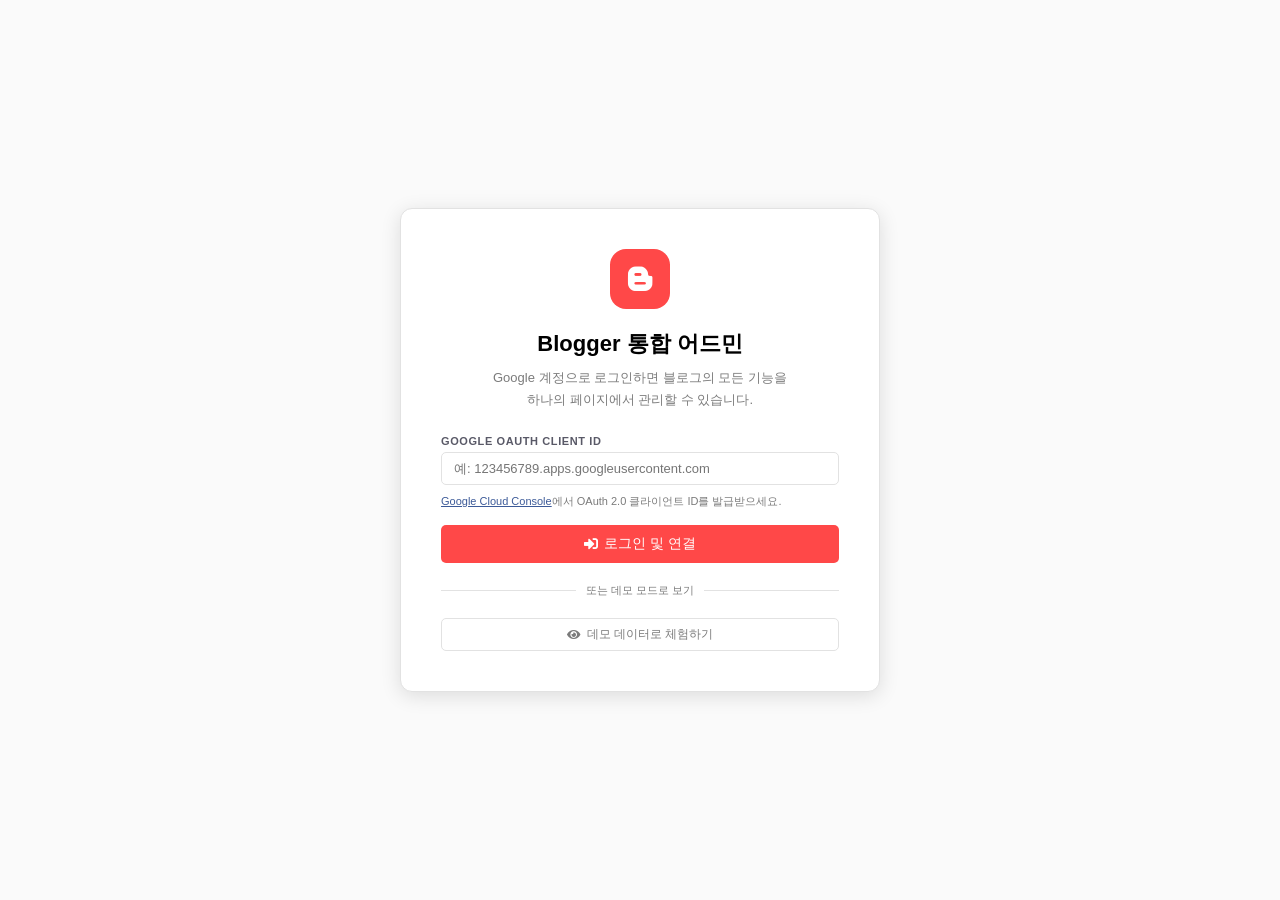
==== commit 288ddcf9: "Update index.html" ====
--- a/index.html
+++ b/index.html
@@ -32,7 +32,7 @@
         </small>
       </div>
     </div>
-    <button class="btn btn-primary btn-block btn-lg" onclick="startGoogleLogin()">
+    <button class="btn btn-primary btn-block btn-lg" id="login-btn" onclick="startGoogleLogin()">
       <i class="fas fa-sign-in-alt"></i> 로그인 및 연결
     </button>
     <div class="setup-divider"><span>또는 데모 모드로 보기</span></div>
--- a/style.css
+++ b/style.css
@@ -410,7 +410,7 @@
 /* ===== MODAL ===== */
 .modal-overlay {
   position: fixed; inset: 0; background: rgba(0,0,0,0.4);
-  display: none; align-items: center; justify-content: center; z-index: 9000;
+  display: none; align-items: center; justify-content: center; z-index: 10000;
 }
 
 .modal-overlay.show { display: flex; }
